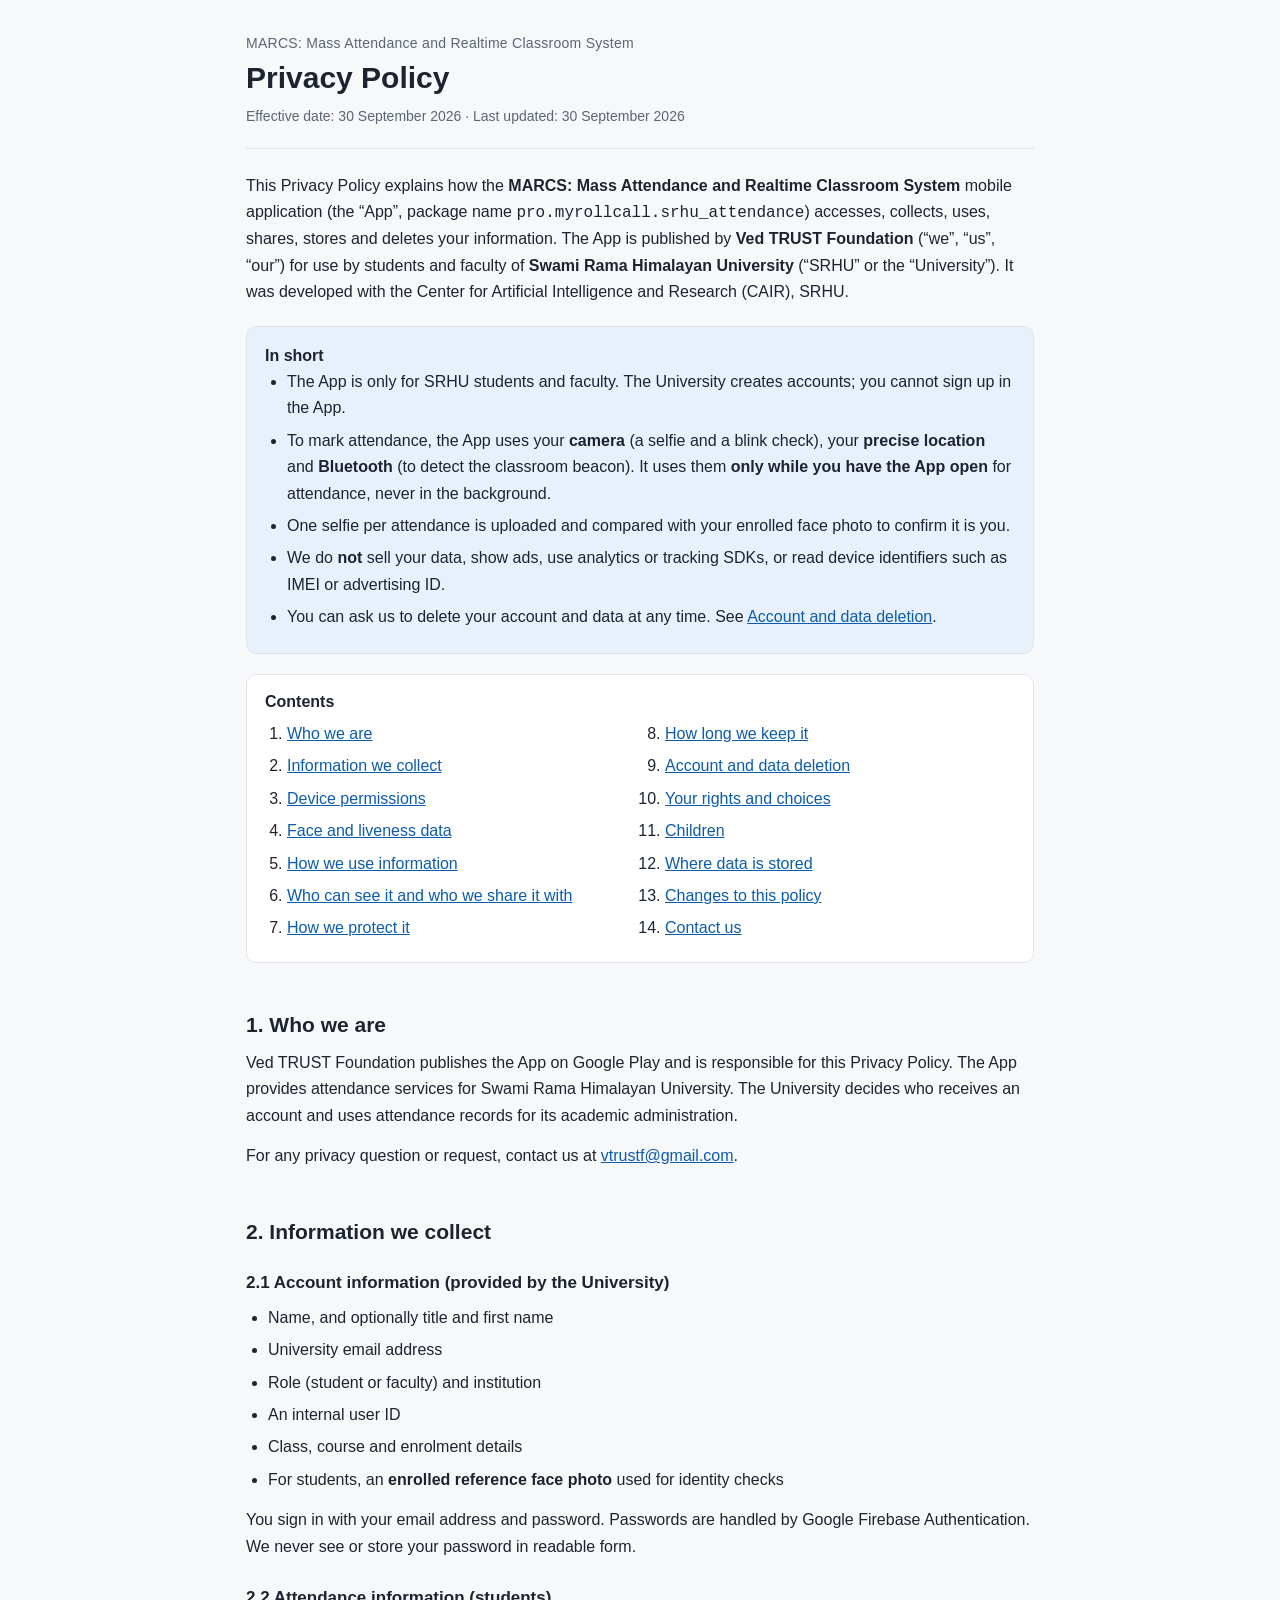
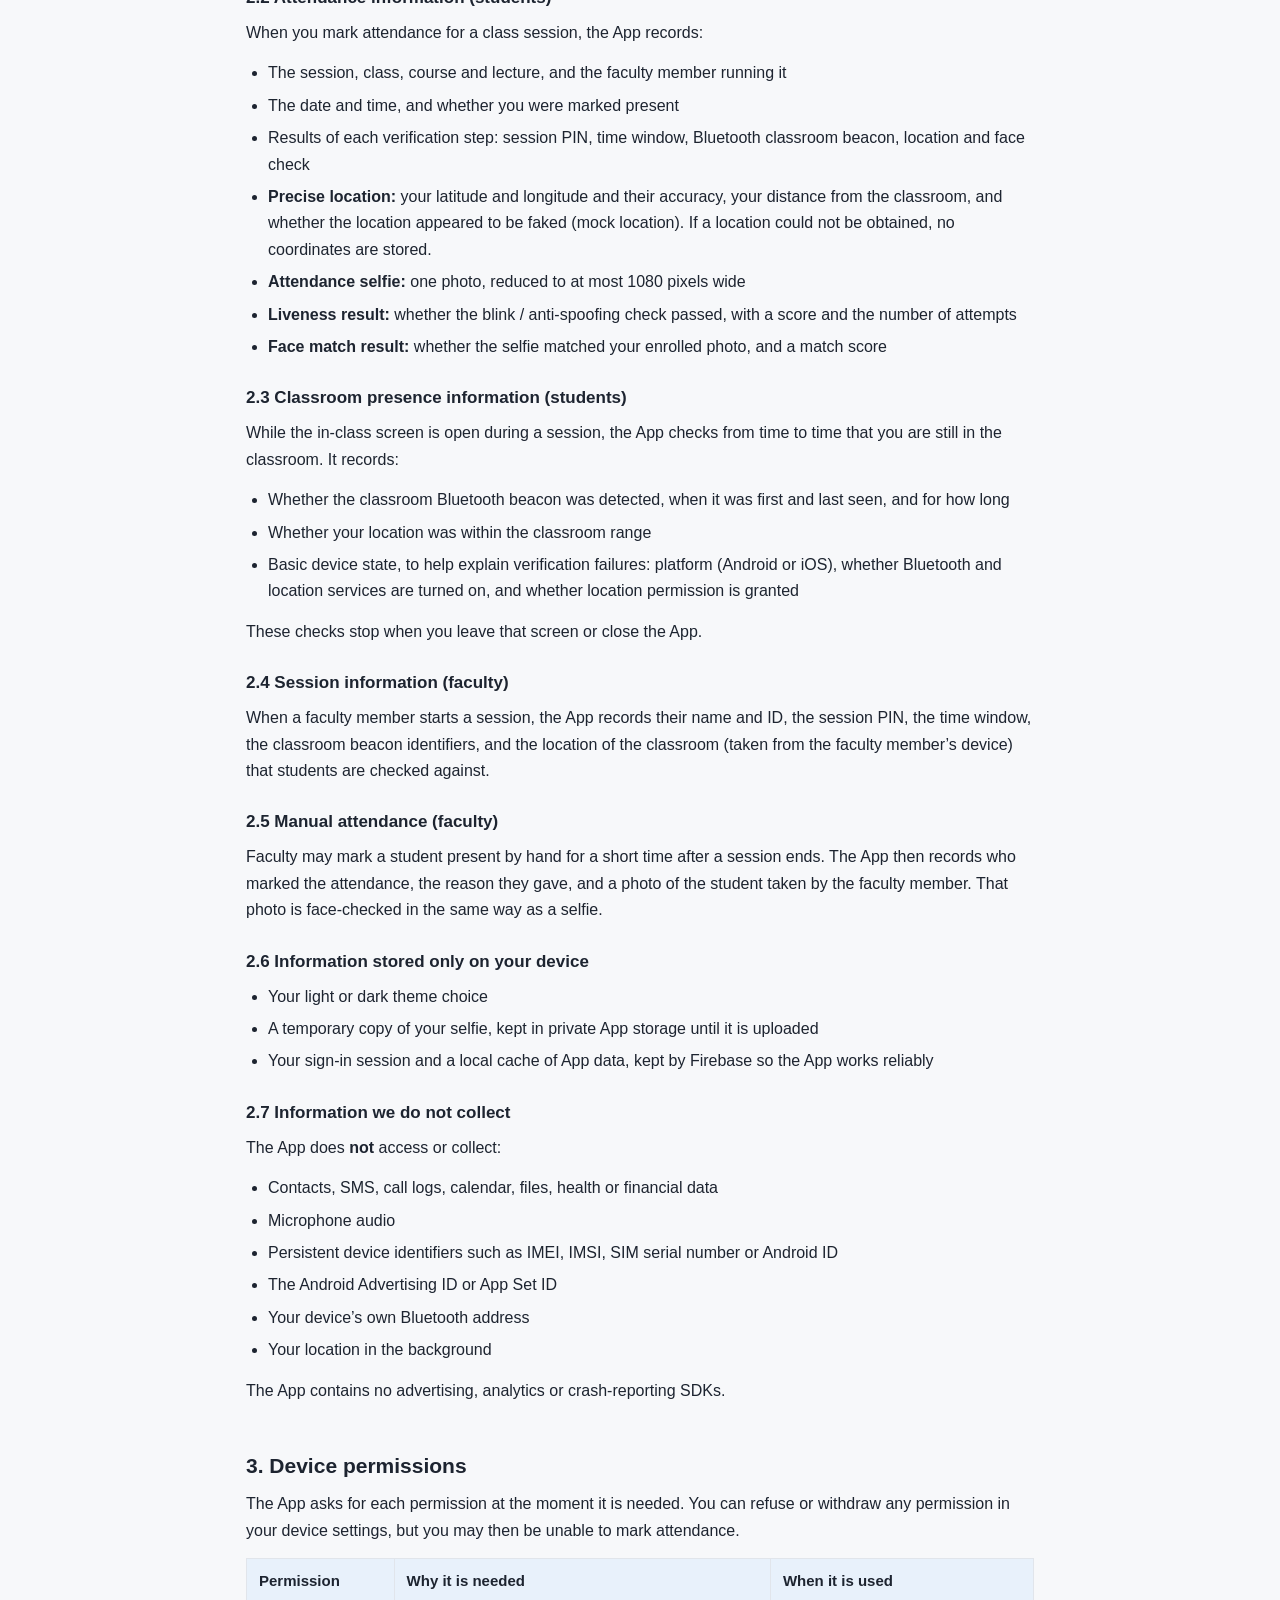
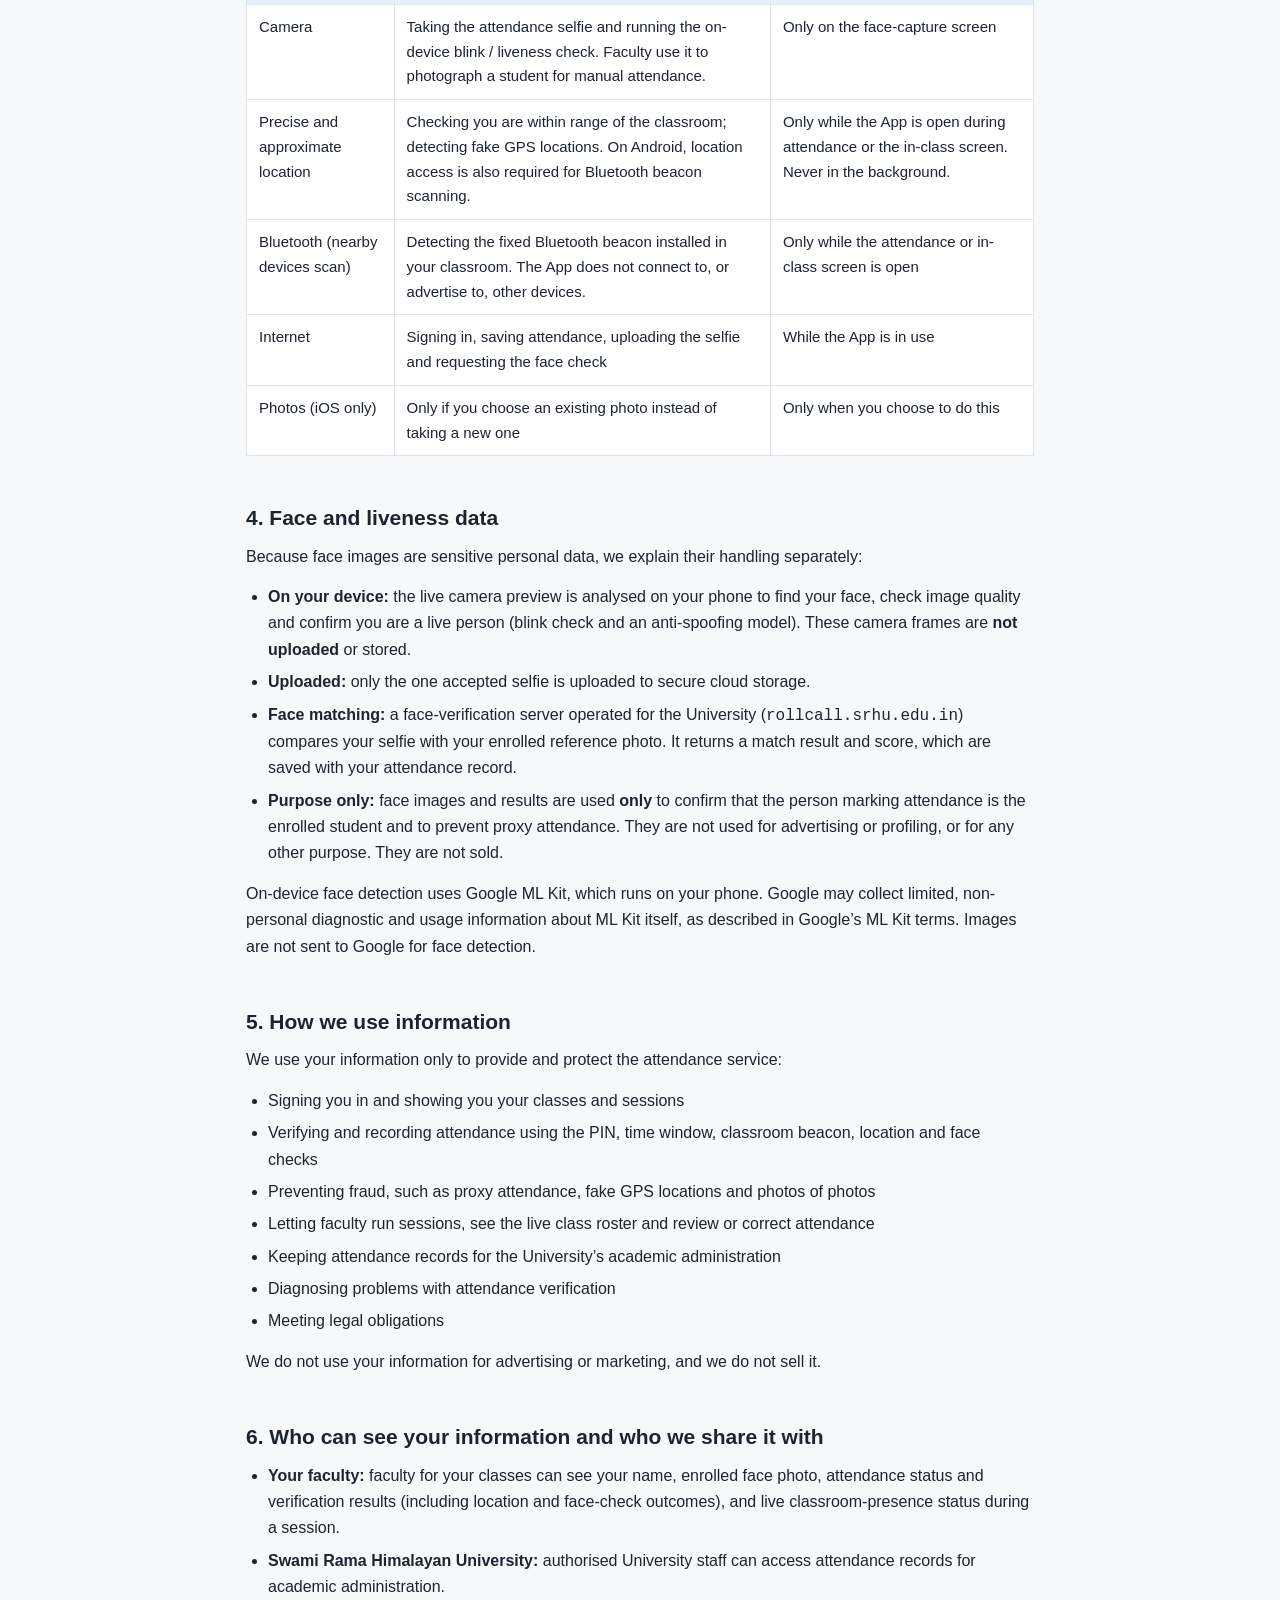
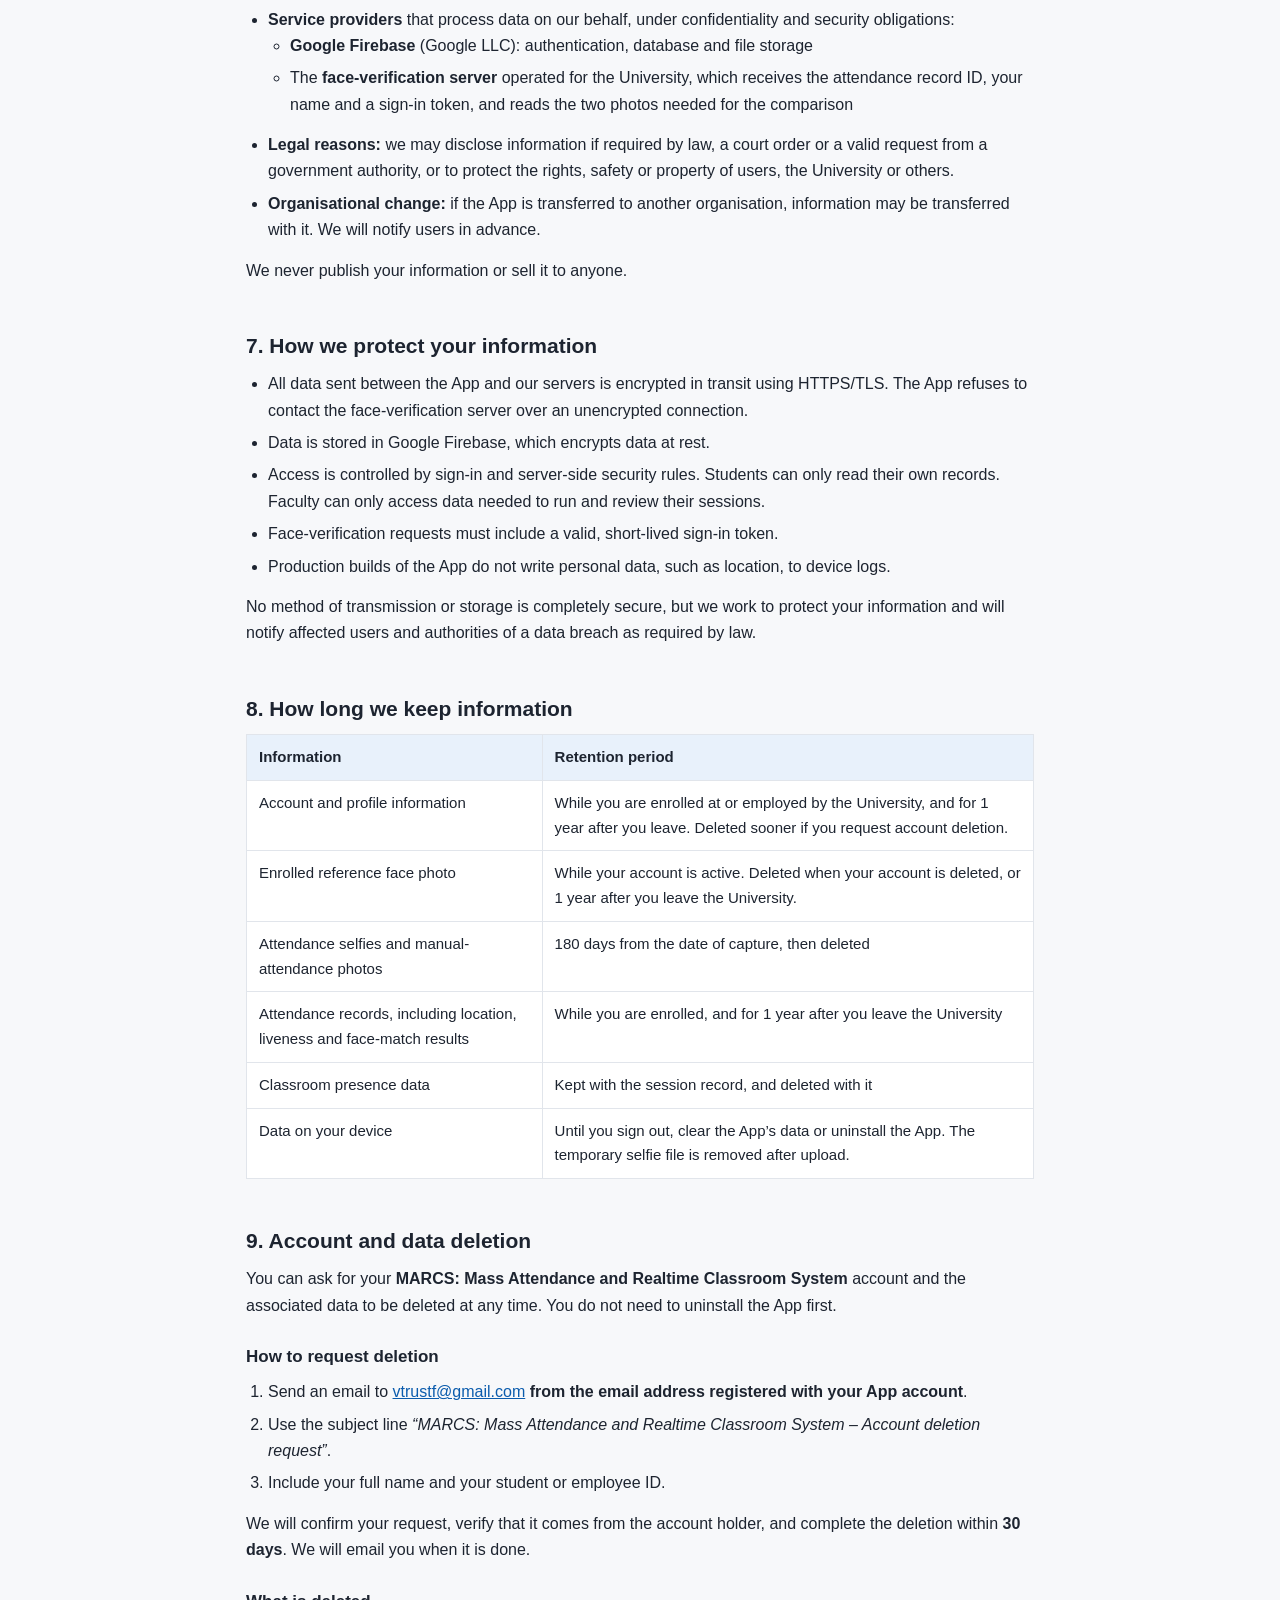
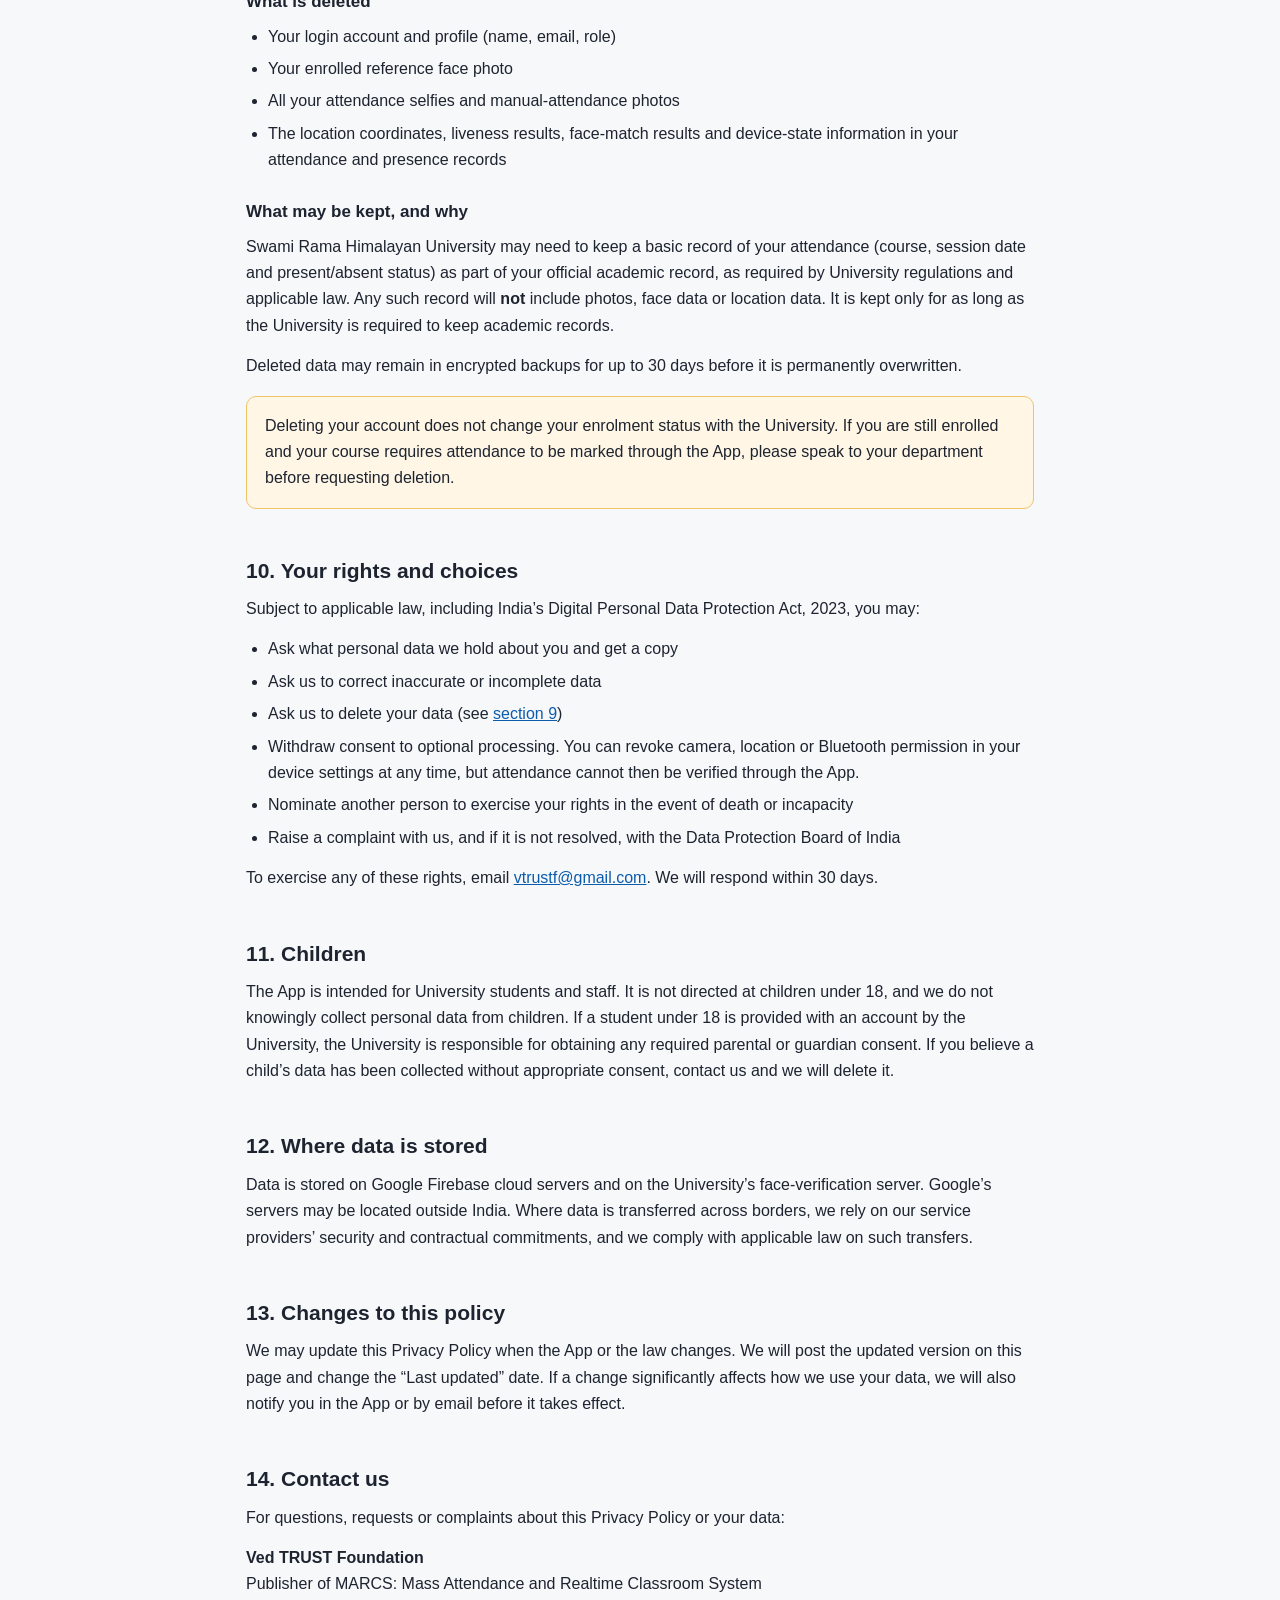
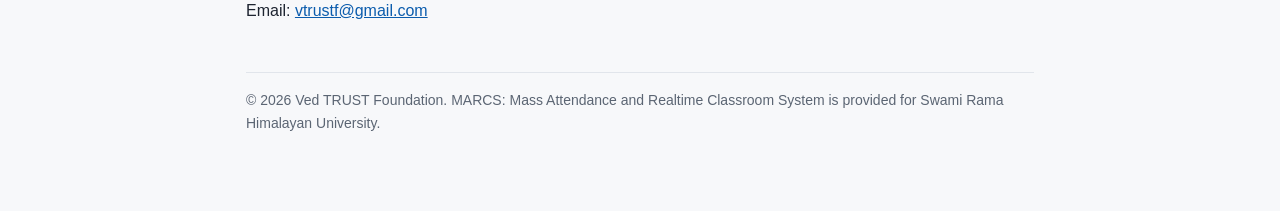
==== marcs/privacy-policy/index.html @ 0f7c2e14 "added the caching" ====
<!doctype html>
<html lang="en">
<head>
<meta charset="utf-8">
<meta name="viewport" content="width=device-width, initial-scale=1">
<title>Privacy Policy –MARCS: Mass Attendance and Realtime Classroom System</title>
<meta name="description" content="Privacy Policy for the MARCS: Mass Attendance and Realtime Classroom System app, published by Ved TRUST Foundation.">
<style>
  :root {
    --bg: #f7f8fa;
    --surface: #ffffff;
    --text: #1d2430;
    --muted: #5b6573;
    --border: #e1e5eb;
    --accent: #0b5cad;
    --accent-soft: #e8f1fb;
    --warn-soft: #fff6e5;
    --warn-border: #f0c36d;
  }
  @media (prefers-color-scheme: dark) {
    :root:not([data-theme="light"]) {
      --bg: #10141a;
      --surface: #171c24;
      --text: #e6e9ee;
      --muted: #a2abb8;
      --border: #2a313c;
      --accent: #6aa9ec;
      --accent-soft: #1a2838;
      --warn-soft: #2a2415;
      --warn-border: #7a6122;
    }
  }
  :root[data-theme="dark"] {
    --bg: #10141a;
    --surface: #171c24;
    --text: #e6e9ee;
    --muted: #a2abb8;
    --border: #2a313c;
    --accent: #6aa9ec;
    --accent-soft: #1a2838;
    --warn-soft: #2a2415;
    --warn-border: #7a6122;
  }
  * { box-sizing: border-box; }
  html { -webkit-text-size-adjust: 100%; }
  body {
    margin: 0;
    background: var(--bg);
    color: var(--text);
    font: 16px/1.65 -apple-system, BlinkMacSystemFont, "Segoe UI", Roboto, "Helvetica Neue", Arial, sans-serif;
  }
  main {
    max-width: 820px;
    margin: 0 auto;
    padding: 32px 16px 64px;
  }
  header.page {
    border-bottom: 1px solid var(--border);
    padding-bottom: 20px;
    margin-bottom: 24px;
  }
  .eyebrow {
    color: var(--muted);
    font-size: 14px;
    letter-spacing: .02em;
    margin: 0 0 4px;
  }
  h1 { font-size: 30px; line-height: 1.25; margin: 0 0 8px; }
  h2 {
    font-size: 21px;
    line-height: 1.3;
    margin: 40px 0 12px;
    padding-top: 8px;
    scroll-margin-top: 16px;
  }
  h3 { font-size: 17px; margin: 24px 0 8px; }
  p, ul, ol { margin: 0 0 14px; }
  ul, ol { padding-left: 22px; }
  li { margin-bottom: 6px; }
  a { color: var(--accent); }
  .meta { color: var(--muted); font-size: 14px; margin: 0; }
  .summary {
    background: var(--accent-soft);
    border: 1px solid var(--border);
    border-radius: 10px;
    padding: 16px 18px;
    margin: 20px 0;
  }
  .summary ul { margin: 0; }
  .callout {
    background: var(--warn-soft);
    border: 1px solid var(--warn-border);
    border-radius: 10px;
    padding: 16px 18px;
    margin: 16px 0;
  }
  nav.toc {
    background: var(--surface);
    border: 1px solid var(--border);
    border-radius: 10px;
    padding: 14px 18px;
    margin: 20px 0 8px;
  }
  nav.toc ol { margin: 6px 0 0; columns: 2; column-gap: 28px; }
  nav.toc li { break-inside: avoid; }
  .table-wrap { overflow-x: auto; margin: 0 0 16px; }
  table {
    width: 100%;
    border-collapse: collapse;
    background: var(--surface);
    font-size: 15px;
  }
  th, td {
    text-align: left;
    vertical-align: top;
    border: 1px solid var(--border);
    padding: 10px 12px;
  }
  th { background: var(--accent-soft); font-weight: 600; }
  footer {
    border-top: 1px solid var(--border);
    margin-top: 48px;
    padding-top: 16px;
    color: var(--muted);
    font-size: 14px;
  }
  @media (max-width: 600px) {
    h1 { font-size: 25px; }
    nav.toc ol { columns: 1; }
    th, td { padding: 8px; }
  }
  @media print {
    body { background: #fff; color: #000; }
    nav.toc { display: none; }
  }
</style>
</head>
<body>
<main>

<header class="page">
  <p class="eyebrow">MARCS: Mass Attendance and Realtime Classroom System</p>
  <h1>Privacy Policy</h1>
  <p class="meta">Effective date: 30 September 2026 · Last updated: 30 September 2026</p>
</header>

<p>This Privacy Policy explains how the <strong>MARCS: Mass Attendance and Realtime Classroom System</strong> mobile application (the “App”, package name <code>pro.myrollcall.srhu_attendance</code>) accesses, collects, uses, shares, stores and deletes your information. The App is published by <strong>Ved TRUST Foundation</strong> (“we”, “us”, “our”) for use by students and faculty of <strong>Swami Rama Himalayan University</strong> (“SRHU” or the “University”). It was developed with the Center for Artificial Intelligence and Research (CAIR), SRHU.</p>

<div class="summary">
  <strong>In short</strong>
  <ul>
    <li>The App is only for SRHU students and faculty. The University creates accounts; you cannot sign up in the App.</li>
    <li>To mark attendance, the App uses your <strong>camera</strong> (a selfie and a blink check), your <strong>precise location</strong> and <strong>Bluetooth</strong> (to detect the classroom beacon). It uses them <strong>only while you have the App open</strong> for attendance, never in the background.</li>
    <li>One selfie per attendance is uploaded and compared with your enrolled face photo to confirm it is you.</li>
    <li>We do <strong>not</strong> sell your data, show ads, use analytics or tracking SDKs, or read device identifiers such as IMEI or advertising ID.</li>
    <li>You can ask us to delete your account and data at any time. See <a href="#delete-account">Account and data deletion</a>.</li>
  </ul>
</div>

<nav class="toc" aria-label="Contents">
  <strong>Contents</strong>
  <ol>
    <li><a href="#who-we-are">Who we are</a></li>
    <li><a href="#data-we-collect">Information we collect</a></li>
    <li><a href="#permissions">Device permissions</a></li>
    <li><a href="#face">Face and liveness data</a></li>
    <li><a href="#how-we-use">How we use information</a></li>
    <li><a href="#sharing">Who can see it and who we share it with</a></li>
    <li><a href="#security">How we protect it</a></li>
    <li><a href="#retention">How long we keep it</a></li>
    <li><a href="#delete-account">Account and data deletion</a></li>
    <li><a href="#your-rights">Your rights and choices</a></li>
    <li><a href="#children">Children</a></li>
    <li><a href="#transfers">Where data is stored</a></li>
    <li><a href="#changes">Changes to this policy</a></li>
    <li><a href="#contact">Contact us</a></li>
  </ol>
</nav>

<h2 id="who-we-are">1. Who we are</h2>
<p>Ved TRUST Foundation publishes the App on Google Play and is responsible for this Privacy Policy. The App provides attendance services for Swami Rama Himalayan University. The University decides who receives an account and uses attendance records for its academic administration.</p>
<p>For any privacy question or request, contact us at <a href="mailto:vtrustf@gmail.com">vtrustf@gmail.com</a>.</p>

<h2 id="data-we-collect">2. Information we collect</h2>

<h3>2.1 Account information (provided by the University)</h3>
<ul>
  <li>Name, and optionally title and first name</li>
  <li>University email address</li>
  <li>Role (student or faculty) and institution</li>
  <li>An internal user ID</li>
  <li>Class, course and enrolment details</li>
  <li>For students, an <strong>enrolled reference face photo</strong> used for identity checks</li>
</ul>
<p>You sign in with your email address and password. Passwords are handled by Google Firebase Authentication. We never see or store your password in readable form.</p>

<h3>2.2 Attendance information (students)</h3>
<p>When you mark attendance for a class session, the App records:</p>
<ul>
  <li>The session, class, course and lecture, and the faculty member running it</li>
  <li>The date and time, and whether you were marked present</li>
  <li>Results of each verification step: session PIN, time window, Bluetooth classroom beacon, location and face check</li>
  <li><strong>Precise location:</strong> your latitude and longitude and their accuracy, your distance from the classroom, and whether the location appeared to be faked (mock location). If a location could not be obtained, no coordinates are stored.</li>
  <li><strong>Attendance selfie:</strong> one photo, reduced to at most 1080 pixels wide</li>
  <li><strong>Liveness result:</strong> whether the blink / anti-spoofing check passed, with a score and the number of attempts</li>
  <li><strong>Face match result:</strong> whether the selfie matched your enrolled photo, and a match score</li>
</ul>

<h3>2.3 Classroom presence information (students)</h3>
<p>While the in-class screen is open during a session, the App checks from time to time that you are still in the classroom. It records:</p>
<ul>
  <li>Whether the classroom Bluetooth beacon was detected, when it was first and last seen, and for how long</li>
  <li>Whether your location was within the classroom range</li>
  <li>Basic device state, to help explain verification failures: platform (Android or iOS), whether Bluetooth and location services are turned on, and whether location permission is granted</li>
</ul>
<p>These checks stop when you leave that screen or close the App.</p>

<h3>2.4 Session information (faculty)</h3>
<p>When a faculty member starts a session, the App records their name and ID, the session PIN, the time window, the classroom beacon identifiers, and the location of the classroom (taken from the faculty member’s device) that students are checked against.</p>

<h3>2.5 Manual attendance (faculty)</h3>
<p>Faculty may mark a student present by hand for a short time after a session ends. The App then records who marked the attendance, the reason they gave, and a photo of the student taken by the faculty member. That photo is face-checked in the same way as a selfie.</p>

<h3>2.6 Information stored only on your device</h3>
<ul>
  <li>Your light or dark theme choice</li>
  <li>A temporary copy of your selfie, kept in private App storage until it is uploaded</li>
  <li>Your sign-in session and a local cache of App data, kept by Firebase so the App works reliably</li>
</ul>

<h3>2.7 Information we do not collect</h3>
<p>The App does <strong>not</strong> access or collect:</p>
<ul>
  <li>Contacts, SMS, call logs, calendar, files, health or financial data</li>
  <li>Microphone audio</li>
  <li>Persistent device identifiers such as IMEI, IMSI, SIM serial number or Android ID</li>
  <li>The Android Advertising ID or App Set ID</li>
  <li>Your device’s own Bluetooth address</li>
  <li>Your location in the background</li>
</ul>
<p>The App contains no advertising, analytics or crash-reporting SDKs.</p>

<h2 id="permissions">3. Device permissions</h2>
<p>The App asks for each permission at the moment it is needed. You can refuse or withdraw any permission in your device settings, but you may then be unable to mark attendance.</p>
<div class="table-wrap">
<table>
  <thead>
    <tr><th>Permission</th><th>Why it is needed</th><th>When it is used</th></tr>
  </thead>
  <tbody>
    <tr>
      <td>Camera</td>
      <td>Taking the attendance selfie and running the on-device blink / liveness check. Faculty use it to photograph a student for manual attendance.</td>
      <td>Only on the face-capture screen</td>
    </tr>
    <tr>
      <td>Precise and approximate location</td>
      <td>Checking you are within range of the classroom; detecting fake GPS locations. On Android, location access is also required for Bluetooth beacon scanning.</td>
      <td>Only while the App is open during attendance or the in-class screen. Never in the background.</td>
    </tr>
    <tr>
      <td>Bluetooth (nearby devices scan)</td>
      <td>Detecting the fixed Bluetooth beacon installed in your classroom. The App does not connect to, or advertise to, other devices.</td>
      <td>Only while the attendance or in-class screen is open</td>
    </tr>
    <tr>
      <td>Internet</td>
      <td>Signing in, saving attendance, uploading the selfie and requesting the face check</td>
      <td>While the App is in use</td>
    </tr>
    <tr>
      <td>Photos (iOS only)</td>
      <td>Only if you choose an existing photo instead of taking a new one</td>
      <td>Only when you choose to do this</td>
    </tr>
  </tbody>
</table>
</div>

<h2 id="face">4. Face and liveness data</h2>
<p>Because face images are sensitive personal data, we explain their handling separately:</p>
<ul>
  <li><strong>On your device:</strong> the live camera preview is analysed on your phone to find your face, check image quality and confirm you are a live person (blink check and an anti-spoofing model). These camera frames are <strong>not uploaded</strong> or stored.</li>
  <li><strong>Uploaded:</strong> only the one accepted selfie is uploaded to secure cloud storage.</li>
  <li><strong>Face matching:</strong> a face-verification server operated for the University (<code>rollcall.srhu.edu.in</code>) compares your selfie with your enrolled reference photo. It returns a match result and score, which are saved with your attendance record.</li>
  <li><strong>Purpose only:</strong> face images and results are used <strong>only</strong> to confirm that the person marking attendance is the enrolled student and to prevent proxy attendance. They are not used for advertising or profiling, or for any other purpose. They are not sold.</li>
</ul>
<p>On-device face detection uses Google ML Kit, which runs on your phone. Google may collect limited, non-personal diagnostic and usage information about ML Kit itself, as described in Google’s ML Kit terms. Images are not sent to Google for face detection.</p>

<h2 id="how-we-use">5. How we use information</h2>
<p>We use your information only to provide and protect the attendance service:</p>
<ul>
  <li>Signing you in and showing you your classes and sessions</li>
  <li>Verifying and recording attendance using the PIN, time window, classroom beacon, location and face checks</li>
  <li>Preventing fraud, such as proxy attendance, fake GPS locations and photos of photos</li>
  <li>Letting faculty run sessions, see the live class roster and review or correct attendance</li>
  <li>Keeping attendance records for the University’s academic administration</li>
  <li>Diagnosing problems with attendance verification</li>
  <li>Meeting legal obligations</li>
</ul>
<p>We do not use your information for advertising or marketing, and we do not sell it.</p>

<h2 id="sharing">6. Who can see your information and who we share it with</h2>
<ul>
  <li><strong>Your faculty:</strong> faculty for your classes can see your name, enrolled face photo, attendance status and verification results (including location and face-check outcomes), and live classroom-presence status during a session.</li>
  <li><strong>Swami Rama Himalayan University:</strong> authorised University staff can access attendance records for academic administration.</li>
  <li><strong>Service providers</strong> that process data on our behalf, under confidentiality and security obligations:
    <ul>
      <li><strong>Google Firebase</strong> (Google LLC): authentication, database and file storage</li>
      <li>The <strong>face-verification server</strong> operated for the University, which receives the attendance record ID, your name and a sign-in token, and reads the two photos needed for the comparison</li>
    </ul>
  </li>
  <li><strong>Legal reasons:</strong> we may disclose information if required by law, a court order or a valid request from a government authority, or to protect the rights, safety or property of users, the University or others.</li>
  <li><strong>Organisational change:</strong> if the App is transferred to another organisation, information may be transferred with it. We will notify users in advance.</li>
</ul>
<p>We never publish your information or sell it to anyone.</p>

<h2 id="security">7. How we protect your information</h2>
<ul>
  <li>All data sent between the App and our servers is encrypted in transit using HTTPS/TLS. The App refuses to contact the face-verification server over an unencrypted connection.</li>
  <li>Data is stored in Google Firebase, which encrypts data at rest.</li>
  <li>Access is controlled by sign-in and server-side security rules. Students can only read their own records. Faculty can only access data needed to run and review their sessions.</li>
  <li>Face-verification requests must include a valid, short-lived sign-in token.</li>
  <li>Production builds of the App do not write personal data, such as location, to device logs.</li>
</ul>
<p>No method of transmission or storage is completely secure, but we work to protect your information and will notify affected users and authorities of a data breach as required by law.</p>

<h2 id="retention">8. How long we keep information</h2>
<div class="table-wrap">
<table>
  <thead>
    <tr><th>Information</th><th>Retention period</th></tr>
  </thead>
  <tbody>
    <tr>
      <td>Account and profile information</td>
      <td>While you are enrolled at or employed by the University, and for 1 year after you leave. Deleted sooner if you request account deletion.</td>
    </tr>
    <tr>
      <td>Enrolled reference face photo</td>
      <td>While your account is active. Deleted when your account is deleted, or 1 year after you leave the University.</td>
    </tr>
    <tr>
      <td>Attendance selfies and manual-attendance photos</td>
      <td>180 days from the date of capture, then deleted</td>
    </tr>
    <tr>
      <td>Attendance records, including location, liveness and face-match results</td>
      <td>While you are enrolled, and for 1 year after you leave the University</td>
    </tr>
    <tr>
      <td>Classroom presence data</td>
      <td>Kept with the session record, and deleted with it</td>
    </tr>
    <tr>
      <td>Data on your device</td>
      <td>Until you sign out, clear the App’s data or uninstall the App. The temporary selfie file is removed after upload.</td>
    </tr>
  </tbody>
</table>
</div>

<h2 id="delete-account">9. Account and data deletion</h2>
<p>You can ask for your <strong>MARCS: Mass Attendance and Realtime Classroom System</strong> account and the associated data to be deleted at any time. You do not need to uninstall the App first.</p>

<h3>How to request deletion</h3>
<ol>
  <li>Send an email to <a href="mailto:vtrustf@gmail.com?subject=SRHU%20Smart%20Attendance%20%E2%80%93%20Account%20deletion%20request">vtrustf@gmail.com</a> <strong>from the email address registered with your App account</strong>.</li>
  <li>Use the subject line <em>“MARCS: Mass Attendance and Realtime Classroom System – Account deletion request”</em>.</li>
  <li>Include your full name and your student or employee ID.</li>
</ol>
<p>We will confirm your request, verify that it comes from the account holder, and complete the deletion within <strong>30 days</strong>. We will email you when it is done.</p>

<h3>What is deleted</h3>
<ul>
  <li>Your login account and profile (name, email, role)</li>
  <li>Your enrolled reference face photo</li>
  <li>All your attendance selfies and manual-attendance photos</li>
  <li>The location coordinates, liveness results, face-match results and device-state information in your attendance and presence records</li>
</ul>

<h3>What may be kept, and why</h3>
<p>Swami Rama Himalayan University may need to keep a basic record of your attendance (course, session date and present/absent status) as part of your official academic record, as required by University regulations and applicable law. Any such record will <strong>not</strong> include photos, face data or location data. It is kept only for as long as the University is required to keep academic records.</p>
<p>Deleted data may remain in encrypted backups for up to 30 days before it is permanently overwritten.</p>
<p class="callout">Deleting your account does not change your enrolment status with the University. If you are still enrolled and your course requires attendance to be marked through the App, please speak to your department before requesting deletion.</p>

<h2 id="your-rights">10. Your rights and choices</h2>
<p>Subject to applicable law, including India’s Digital Personal Data Protection Act, 2023, you may:</p>
<ul>
  <li>Ask what personal data we hold about you and get a copy</li>
  <li>Ask us to correct inaccurate or incomplete data</li>
  <li>Ask us to delete your data (see <a href="#delete-account">section 9</a>)</li>
  <li>Withdraw consent to optional processing. You can revoke camera, location or Bluetooth permission in your device settings at any time, but attendance cannot then be verified through the App.</li>
  <li>Nominate another person to exercise your rights in the event of death or incapacity</li>
  <li>Raise a complaint with us, and if it is not resolved, with the Data Protection Board of India</li>
</ul>
<p>To exercise any of these rights, email <a href="mailto:vtrustf@gmail.com">vtrustf@gmail.com</a>. We will respond within 30 days.</p>

<h2 id="children">11. Children</h2>
<p>The App is intended for University students and staff. It is not directed at children under 18, and we do not knowingly collect personal data from children. If a student under 18 is provided with an account by the University, the University is responsible for obtaining any required parental or guardian consent. If you believe a child’s data has been collected without appropriate consent, contact us and we will delete it.</p>

<h2 id="transfers">12. Where data is stored</h2>
<p>Data is stored on Google Firebase cloud servers and on the University’s face-verification server. Google’s servers may be located outside India. Where data is transferred across borders, we rely on our service providers’ security and contractual commitments, and we comply with applicable law on such transfers.</p>

<h2 id="changes">13. Changes to this policy</h2>
<p>We may update this Privacy Policy when the App or the law changes. We will post the updated version on this page and change the “Last updated” date. If a change significantly affects how we use your data, we will also notify you in the App or by email before it takes effect.</p>

<h2 id="contact">14. Contact us</h2>
<p>For questions, requests or complaints about this Privacy Policy or your data:</p>
<p>
  <strong>Ved TRUST Foundation</strong><br>
  Publisher of MARCS: Mass Attendance and Realtime Classroom System<br>
  Email: <a href="mailto:vtrustf@gmail.com">vtrustf@gmail.com</a>
</p>

<footer>
  <p>© 2026 Ved TRUST Foundation. MARCS: Mass Attendance and Realtime Classroom System is provided for Swami Rama Himalayan University.</p>
</footer>

</main>
</body>
</html>
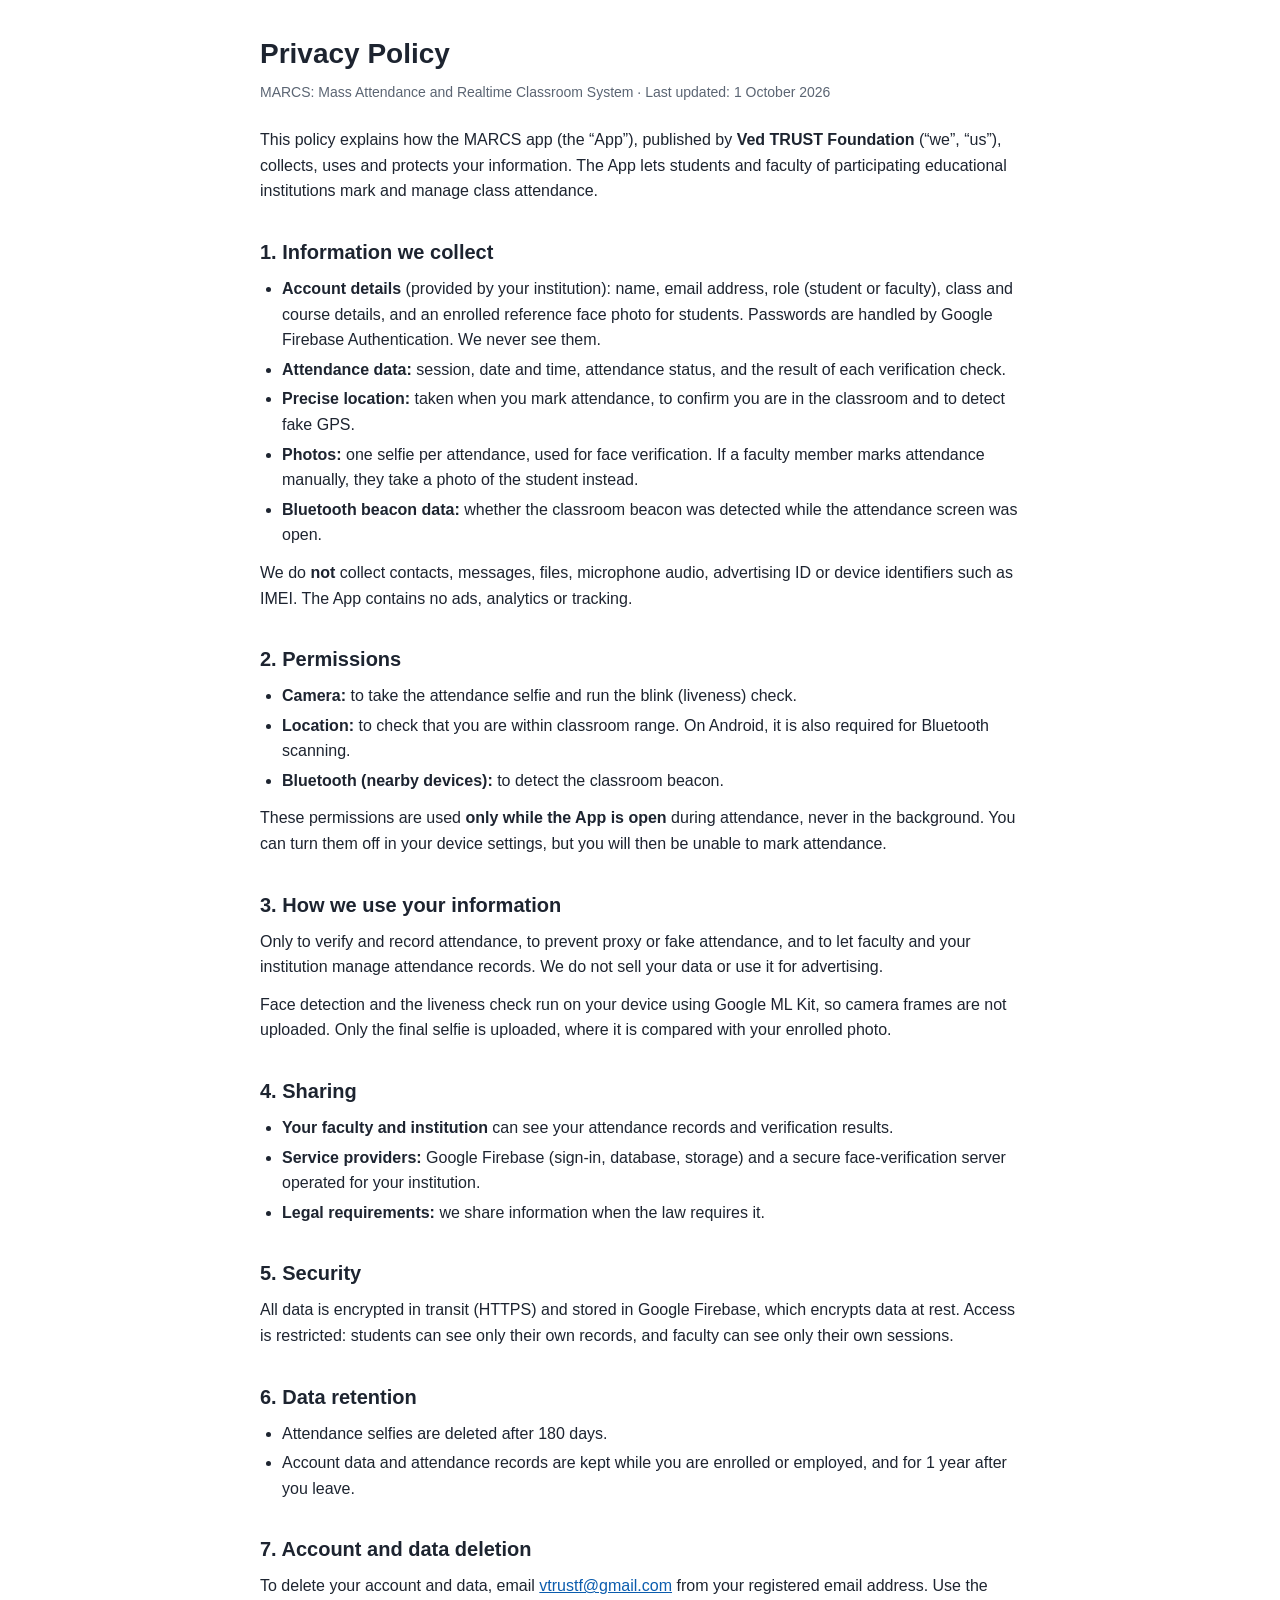
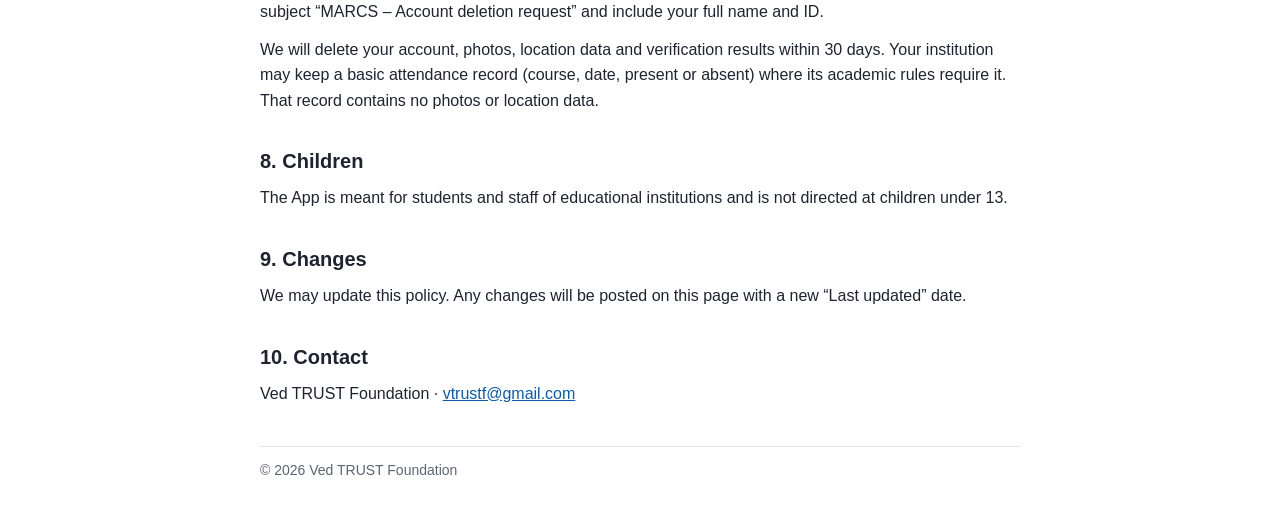
==== commit 03743e6d: "update" ====
--- a/marcs/privacy-policy/index.html
+++ b/marcs/privacy-policy/index.html
@@ -3,419 +3,90 @@
 <head>
 <meta charset="utf-8">
 <meta name="viewport" content="width=device-width, initial-scale=1">
-<title>Privacy Policy –MARCS: Mass Attendance and Realtime Classroom System</title>
-<meta name="description" content="Privacy Policy for the MARCS: Mass Attendance and Realtime Classroom System app, published by Ved TRUST Foundation.">
+<title>Privacy Policy – MARCS</title>
+<meta name="description" content="Privacy Policy for the MARCS: Mass Attendance and Realtime Classroom System app by Ved TRUST Foundation.">
 <style>
-  :root {
-    --bg: #f7f8fa;
-    --surface: #ffffff;
-    --text: #1d2430;
-    --muted: #5b6573;
-    --border: #e1e5eb;
-    --accent: #0b5cad;
-    --accent-soft: #e8f1fb;
-    --warn-soft: #fff6e5;
-    --warn-border: #f0c36d;
+  :root { --bg: #ffffff; --text: #1d2430; --muted: #5b6573; --border: #e1e5eb; --accent: #0b5cad; }
+  @media (prefers-color-scheme: dark) {
+    :root { --bg: #10141a; --text: #e6e9ee; --muted: #a2abb8; --border: #2a313c; --accent: #6aa9ec; }
   }
-  @media (prefers-color-scheme: dark) {
-    :root:not([data-theme="light"]) {
-      --bg: #10141a;
-      --surface: #171c24;
-      --text: #e6e9ee;
-      --muted: #a2abb8;
-      --border: #2a313c;
-      --accent: #6aa9ec;
-      --accent-soft: #1a2838;
-      --warn-soft: #2a2415;
-      --warn-border: #7a6122;
-    }
-  }
-  :root[data-theme="dark"] {
-    --bg: #10141a;
-    --surface: #171c24;
-    --text: #e6e9ee;
-    --muted: #a2abb8;
-    --border: #2a313c;
-    --accent: #6aa9ec;
-    --accent-soft: #1a2838;
-    --warn-soft: #2a2415;
-    --warn-border: #7a6122;
-  }
-  * { box-sizing: border-box; }
-  html { -webkit-text-size-adjust: 100%; }
   body {
     margin: 0;
     background: var(--bg);
     color: var(--text);
-    font: 16px/1.65 -apple-system, BlinkMacSystemFont, "Segoe UI", Roboto, "Helvetica Neue", Arial, sans-serif;
+    font: 16px/1.6 -apple-system, BlinkMacSystemFont, "Segoe UI", Roboto, Arial, sans-serif;
   }
-  main {
-    max-width: 820px;
-    margin: 0 auto;
-    padding: 32px 16px 64px;
-  }
-  header.page {
-    border-bottom: 1px solid var(--border);
-    padding-bottom: 20px;
-    margin-bottom: 24px;
-  }
-  .eyebrow {
-    color: var(--muted);
-    font-size: 14px;
-    letter-spacing: .02em;
-    margin: 0 0 4px;
-  }
-  h1 { font-size: 30px; line-height: 1.25; margin: 0 0 8px; }
-  h2 {
-    font-size: 21px;
-    line-height: 1.3;
-    margin: 40px 0 12px;
-    padding-top: 8px;
-    scroll-margin-top: 16px;
-  }
-  h3 { font-size: 17px; margin: 24px 0 8px; }
-  p, ul, ol { margin: 0 0 14px; }
-  ul, ol { padding-left: 22px; }
-  li { margin-bottom: 6px; }
+  main { max-width: 760px; margin: 0 auto; padding: 32px 16px 48px; }
+  h1 { font-size: 28px; margin: 0 0 4px; }
+  h2 { font-size: 20px; margin: 32px 0 8px; }
+  p, ul { margin: 0 0 12px; }
+  ul { padding-left: 22px; }
+  li { margin-bottom: 4px; }
   a { color: var(--accent); }
-  .meta { color: var(--muted); font-size: 14px; margin: 0; }
-  .summary {
-    background: var(--accent-soft);
-    border: 1px solid var(--border);
-    border-radius: 10px;
-    padding: 16px 18px;
-    margin: 20px 0;
-  }
-  .summary ul { margin: 0; }
-  .callout {
-    background: var(--warn-soft);
-    border: 1px solid var(--warn-border);
-    border-radius: 10px;
-    padding: 16px 18px;
-    margin: 16px 0;
-  }
-  nav.toc {
-    background: var(--surface);
-    border: 1px solid var(--border);
-    border-radius: 10px;
-    padding: 14px 18px;
-    margin: 20px 0 8px;
-  }
-  nav.toc ol { margin: 6px 0 0; columns: 2; column-gap: 28px; }
-  nav.toc li { break-inside: avoid; }
-  .table-wrap { overflow-x: auto; margin: 0 0 16px; }
-  table {
-    width: 100%;
-    border-collapse: collapse;
-    background: var(--surface);
-    font-size: 15px;
-  }
-  th, td {
-    text-align: left;
-    vertical-align: top;
-    border: 1px solid var(--border);
-    padding: 10px 12px;
-  }
-  th { background: var(--accent-soft); font-weight: 600; }
-  footer {
-    border-top: 1px solid var(--border);
-    margin-top: 48px;
-    padding-top: 16px;
-    color: var(--muted);
-    font-size: 14px;
-  }
-  @media (max-width: 600px) {
-    h1 { font-size: 25px; }
-    nav.toc ol { columns: 1; }
-    th, td { padding: 8px; }
-  }
-  @media print {
-    body { background: #fff; color: #000; }
-    nav.toc { display: none; }
-  }
+  .meta { color: var(--muted); font-size: 14px; margin-bottom: 24px; }
+  footer { border-top: 1px solid var(--border); margin-top: 40px; padding-top: 12px; color: var(--muted); font-size: 14px; }
 </style>
 </head>
 <body>
 <main>
 
-<header class="page">
-  <p class="eyebrow">MARCS: Mass Attendance and Realtime Classroom System</p>
-  <h1>Privacy Policy</h1>
-  <p class="meta">Effective date: 30 September 2026 · Last updated: 30 September 2026</p>
-</header>
+<h1>Privacy Policy</h1>
+<p class="meta">MARCS: Mass Attendance and Realtime Classroom System · Last updated: 1 October 2026</p>
 
-<p>This Privacy Policy explains how the <strong>MARCS: Mass Attendance and Realtime Classroom System</strong> mobile application (the “App”, package name <code>pro.myrollcall.srhu_attendance</code>) accesses, collects, uses, shares, stores and deletes your information. The App is published by <strong>Ved TRUST Foundation</strong> (“we”, “us”, “our”) for use by students and faculty of <strong>Swami Rama Himalayan University</strong> (“SRHU” or the “University”). It was developed with the Center for Artificial Intelligence and Research (CAIR), SRHU.</p>
+<p>This policy explains how the MARCS app (the “App”), published by <strong>Ved TRUST Foundation</strong> (“we”, “us”), collects, uses and protects your information. The App lets students and faculty of participating educational institutions mark and manage class attendance.</p>
 
-<div class="summary">
-  <strong>In short</strong>
-  <ul>
-    <li>The App is only for SRHU students and faculty. The University creates accounts; you cannot sign up in the App.</li>
-    <li>To mark attendance, the App uses your <strong>camera</strong> (a selfie and a blink check), your <strong>precise location</strong> and <strong>Bluetooth</strong> (to detect the classroom beacon). It uses them <strong>only while you have the App open</strong> for attendance, never in the background.</li>
-    <li>One selfie per attendance is uploaded and compared with your enrolled face photo to confirm it is you.</li>
-    <li>We do <strong>not</strong> sell your data, show ads, use analytics or tracking SDKs, or read device identifiers such as IMEI or advertising ID.</li>
-    <li>You can ask us to delete your account and data at any time. See <a href="#delete-account">Account and data deletion</a>.</li>
-  </ul>
-</div>
+<h2>1. Information we collect</h2>
+<ul>
+  <li><strong>Account details</strong> (provided by your institution): name, email address, role (student or faculty), class and course details, and an enrolled reference face photo for students. Passwords are handled by Google Firebase Authentication. We never see them.</li>
+  <li><strong>Attendance data:</strong> session, date and time, attendance status, and the result of each verification check.</li>
+  <li><strong>Precise location:</strong> taken when you mark attendance, to confirm you are in the classroom and to detect fake GPS.</li>
+  <li><strong>Photos:</strong> one selfie per attendance, used for face verification. If a faculty member marks attendance manually, they take a photo of the student instead.</li>
+  <li><strong>Bluetooth beacon data:</strong> whether the classroom beacon was detected while the attendance screen was open.</li>
+</ul>
+<p>We do <strong>not</strong> collect contacts, messages, files, microphone audio, advertising ID or device identifiers such as IMEI. The App contains no ads, analytics or tracking.</p>
 
-<nav class="toc" aria-label="Contents">
-  <strong>Contents</strong>
-  <ol>
-    <li><a href="#who-we-are">Who we are</a></li>
-    <li><a href="#data-we-collect">Information we collect</a></li>
-    <li><a href="#permissions">Device permissions</a></li>
-    <li><a href="#face">Face and liveness data</a></li>
-    <li><a href="#how-we-use">How we use information</a></li>
-    <li><a href="#sharing">Who can see it and who we share it with</a></li>
-    <li><a href="#security">How we protect it</a></li>
-    <li><a href="#retention">How long we keep it</a></li>
-    <li><a href="#delete-account">Account and data deletion</a></li>
-    <li><a href="#your-rights">Your rights and choices</a></li>
-    <li><a href="#children">Children</a></li>
-    <li><a href="#transfers">Where data is stored</a></li>
-    <li><a href="#changes">Changes to this policy</a></li>
-    <li><a href="#contact">Contact us</a></li>
-  </ol>
-</nav>
+<h2>2. Permissions</h2>
+<ul>
+  <li><strong>Camera:</strong> to take the attendance selfie and run the blink (liveness) check.</li>
+  <li><strong>Location:</strong> to check that you are within classroom range. On Android, it is also required for Bluetooth scanning.</li>
+  <li><strong>Bluetooth (nearby devices):</strong> to detect the classroom beacon.</li>
+</ul>
+<p>These permissions are used <strong>only while the App is open</strong> during attendance, never in the background. You can turn them off in your device settings, but you will then be unable to mark attendance.</p>
 
-<h2 id="who-we-are">1. Who we are</h2>
-<p>Ved TRUST Foundation publishes the App on Google Play and is responsible for this Privacy Policy. The App provides attendance services for Swami Rama Himalayan University. The University decides who receives an account and uses attendance records for its academic administration.</p>
-<p>For any privacy question or request, contact us at <a href="mailto:vtrustf@gmail.com">vtrustf@gmail.com</a>.</p>
+<h2>3. How we use your information</h2>
+<p>Only to verify and record attendance, to prevent proxy or fake attendance, and to let faculty and your institution manage attendance records. We do not sell your data or use it for advertising.</p>
+<p>Face detection and the liveness check run on your device using Google ML Kit, so camera frames are not uploaded. Only the final selfie is uploaded, where it is compared with your enrolled photo.</p>
 
-<h2 id="data-we-collect">2. Information we collect</h2>
-
-<h3>2.1 Account information (provided by the University)</h3>
+<h2>4. Sharing</h2>
 <ul>
-  <li>Name, and optionally title and first name</li>
-  <li>University email address</li>
-  <li>Role (student or faculty) and institution</li>
-  <li>An internal user ID</li>
-  <li>Class, course and enrolment details</li>
-  <li>For students, an <strong>enrolled reference face photo</strong> used for identity checks</li>
-</ul>
-<p>You sign in with your email address and password. Passwords are handled by Google Firebase Authentication. We never see or store your password in readable form.</p>
-
-<h3>2.2 Attendance information (students)</h3>
-<p>When you mark attendance for a class session, the App records:</p>
-<ul>
-  <li>The session, class, course and lecture, and the faculty member running it</li>
-  <li>The date and time, and whether you were marked present</li>
-  <li>Results of each verification step: session PIN, time window, Bluetooth classroom beacon, location and face check</li>
-  <li><strong>Precise location:</strong> your latitude and longitude and their accuracy, your distance from the classroom, and whether the location appeared to be faked (mock location). If a location could not be obtained, no coordinates are stored.</li>
-  <li><strong>Attendance selfie:</strong> one photo, reduced to at most 1080 pixels wide</li>
-  <li><strong>Liveness result:</strong> whether the blink / anti-spoofing check passed, with a score and the number of attempts</li>
-  <li><strong>Face match result:</strong> whether the selfie matched your enrolled photo, and a match score</li>
+  <li><strong>Your faculty and institution</strong> can see your attendance records and verification results.</li>
+  <li><strong>Service providers:</strong> Google Firebase (sign-in, database, storage) and a secure face-verification server operated for your institution.</li>
+  <li><strong>Legal requirements:</strong> we share information when the law requires it.</li>
 </ul>
 
-<h3>2.3 Classroom presence information (students)</h3>
-<p>While the in-class screen is open during a session, the App checks from time to time that you are still in the classroom. It records:</p>
+<h2>5. Security</h2>
+<p>All data is encrypted in transit (HTTPS) and stored in Google Firebase, which encrypts data at rest. Access is restricted: students can see only their own records, and faculty can see only their own sessions.</p>
+
+<h2>6. Data retention</h2>
 <ul>
-  <li>Whether the classroom Bluetooth beacon was detected, when it was first and last seen, and for how long</li>
-  <li>Whether your location was within the classroom range</li>
-  <li>Basic device state, to help explain verification failures: platform (Android or iOS), whether Bluetooth and location services are turned on, and whether location permission is granted</li>
-</ul>
-<p>These checks stop when you leave that screen or close the App.</p>
-
-<h3>2.4 Session information (faculty)</h3>
-<p>When a faculty member starts a session, the App records their name and ID, the session PIN, the time window, the classroom beacon identifiers, and the location of the classroom (taken from the faculty member’s device) that students are checked against.</p>
-
-<h3>2.5 Manual attendance (faculty)</h3>
-<p>Faculty may mark a student present by hand for a short time after a session ends. The App then records who marked the attendance, the reason they gave, and a photo of the student taken by the faculty member. That photo is face-checked in the same way as a selfie.</p>
-
-<h3>2.6 Information stored only on your device</h3>
-<ul>
-  <li>Your light or dark theme choice</li>
-  <li>A temporary copy of your selfie, kept in private App storage until it is uploaded</li>
-  <li>Your sign-in session and a local cache of App data, kept by Firebase so the App works reliably</li>
+  <li>Attendance selfies are deleted after 180 days.</li>
+  <li>Account data and attendance records are kept while you are enrolled or employed, and for 1 year after you leave.</li>
 </ul>
 
-<h3>2.7 Information we do not collect</h3>
-<p>The App does <strong>not</strong> access or collect:</p>
-<ul>
-  <li>Contacts, SMS, call logs, calendar, files, health or financial data</li>
-  <li>Microphone audio</li>
-  <li>Persistent device identifiers such as IMEI, IMSI, SIM serial number or Android ID</li>
-  <li>The Android Advertising ID or App Set ID</li>
-  <li>Your device’s own Bluetooth address</li>
-  <li>Your location in the background</li>
-</ul>
-<p>The App contains no advertising, analytics or crash-reporting SDKs.</p>
+<h2 id="delete-account">7. Account and data deletion</h2>
+<p>To delete your account and data, email <a href="mailto:vtrustf@gmail.com?subject=MARCS%20%E2%80%93%20Account%20deletion%20request">vtrustf@gmail.com</a> from your registered email address. Use the subject “MARCS – Account deletion request” and include your full name and ID.</p>
+<p>We will delete your account, photos, location data and verification results within 30 days. Your institution may keep a basic attendance record (course, date, present or absent) where its academic rules require it. That record contains no photos or location data.</p>
 
-<h2 id="permissions">3. Device permissions</h2>
-<p>The App asks for each permission at the moment it is needed. You can refuse or withdraw any permission in your device settings, but you may then be unable to mark attendance.</p>
-<div class="table-wrap">
-<table>
-  <thead>
-    <tr><th>Permission</th><th>Why it is needed</th><th>When it is used</th></tr>
-  </thead>
-  <tbody>
-    <tr>
-      <td>Camera</td>
-      <td>Taking the attendance selfie and running the on-device blink / liveness check. Faculty use it to photograph a student for manual attendance.</td>
-      <td>Only on the face-capture screen</td>
-    </tr>
-    <tr>
-      <td>Precise and approximate location</td>
-      <td>Checking you are within range of the classroom; detecting fake GPS locations. On Android, location access is also required for Bluetooth beacon scanning.</td>
-      <td>Only while the App is open during attendance or the in-class screen. Never in the background.</td>
-    </tr>
-    <tr>
-      <td>Bluetooth (nearby devices scan)</td>
-      <td>Detecting the fixed Bluetooth beacon installed in your classroom. The App does not connect to, or advertise to, other devices.</td>
-      <td>Only while the attendance or in-class screen is open</td>
-    </tr>
-    <tr>
-      <td>Internet</td>
-      <td>Signing in, saving attendance, uploading the selfie and requesting the face check</td>
-      <td>While the App is in use</td>
-    </tr>
-    <tr>
-      <td>Photos (iOS only)</td>
-      <td>Only if you choose an existing photo instead of taking a new one</td>
-      <td>Only when you choose to do this</td>
-    </tr>
-  </tbody>
-</table>
-</div>
+<h2>8. Children</h2>
+<p>The App is meant for students and staff of educational institutions and is not directed at children under 13.</p>
 
-<h2 id="face">4. Face and liveness data</h2>
-<p>Because face images are sensitive personal data, we explain their handling separately:</p>
-<ul>
-  <li><strong>On your device:</strong> the live camera preview is analysed on your phone to find your face, check image quality and confirm you are a live person (blink check and an anti-spoofing model). These camera frames are <strong>not uploaded</strong> or stored.</li>
-  <li><strong>Uploaded:</strong> only the one accepted selfie is uploaded to secure cloud storage.</li>
-  <li><strong>Face matching:</strong> a face-verification server operated for the University (<code>rollcall.srhu.edu.in</code>) compares your selfie with your enrolled reference photo. It returns a match result and score, which are saved with your attendance record.</li>
-  <li><strong>Purpose only:</strong> face images and results are used <strong>only</strong> to confirm that the person marking attendance is the enrolled student and to prevent proxy attendance. They are not used for advertising or profiling, or for any other purpose. They are not sold.</li>
-</ul>
-<p>On-device face detection uses Google ML Kit, which runs on your phone. Google may collect limited, non-personal diagnostic and usage information about ML Kit itself, as described in Google’s ML Kit terms. Images are not sent to Google for face detection.</p>
+<h2>9. Changes</h2>
+<p>We may update this policy. Any changes will be posted on this page with a new “Last updated” date.</p>
 
-<h2 id="how-we-use">5. How we use information</h2>
-<p>We use your information only to provide and protect the attendance service:</p>
-<ul>
-  <li>Signing you in and showing you your classes and sessions</li>
-  <li>Verifying and recording attendance using the PIN, time window, classroom beacon, location and face checks</li>
-  <li>Preventing fraud, such as proxy attendance, fake GPS locations and photos of photos</li>
-  <li>Letting faculty run sessions, see the live class roster and review or correct attendance</li>
-  <li>Keeping attendance records for the University’s academic administration</li>
-  <li>Diagnosing problems with attendance verification</li>
-  <li>Meeting legal obligations</li>
-</ul>
-<p>We do not use your information for advertising or marketing, and we do not sell it.</p>
+<h2>10. Contact</h2>
+<p>Ved TRUST Foundation · <a href="mailto:vtrustf@gmail.com">vtrustf@gmail.com</a></p>
 
-<h2 id="sharing">6. Who can see your information and who we share it with</h2>
-<ul>
-  <li><strong>Your faculty:</strong> faculty for your classes can see your name, enrolled face photo, attendance status and verification results (including location and face-check outcomes), and live classroom-presence status during a session.</li>
-  <li><strong>Swami Rama Himalayan University:</strong> authorised University staff can access attendance records for academic administration.</li>
-  <li><strong>Service providers</strong> that process data on our behalf, under confidentiality and security obligations:
-    <ul>
-      <li><strong>Google Firebase</strong> (Google LLC): authentication, database and file storage</li>
-      <li>The <strong>face-verification server</strong> operated for the University, which receives the attendance record ID, your name and a sign-in token, and reads the two photos needed for the comparison</li>
-    </ul>
-  </li>
-  <li><strong>Legal reasons:</strong> we may disclose information if required by law, a court order or a valid request from a government authority, or to protect the rights, safety or property of users, the University or others.</li>
-  <li><strong>Organisational change:</strong> if the App is transferred to another organisation, information may be transferred with it. We will notify users in advance.</li>
-</ul>
-<p>We never publish your information or sell it to anyone.</p>
-
-<h2 id="security">7. How we protect your information</h2>
-<ul>
-  <li>All data sent between the App and our servers is encrypted in transit using HTTPS/TLS. The App refuses to contact the face-verification server over an unencrypted connection.</li>
-  <li>Data is stored in Google Firebase, which encrypts data at rest.</li>
-  <li>Access is controlled by sign-in and server-side security rules. Students can only read their own records. Faculty can only access data needed to run and review their sessions.</li>
-  <li>Face-verification requests must include a valid, short-lived sign-in token.</li>
-  <li>Production builds of the App do not write personal data, such as location, to device logs.</li>
-</ul>
-<p>No method of transmission or storage is completely secure, but we work to protect your information and will notify affected users and authorities of a data breach as required by law.</p>
-
-<h2 id="retention">8. How long we keep information</h2>
-<div class="table-wrap">
-<table>
-  <thead>
-    <tr><th>Information</th><th>Retention period</th></tr>
-  </thead>
-  <tbody>
-    <tr>
-      <td>Account and profile information</td>
-      <td>While you are enrolled at or employed by the University, and for 1 year after you leave. Deleted sooner if you request account deletion.</td>
-    </tr>
-    <tr>
-      <td>Enrolled reference face photo</td>
-      <td>While your account is active. Deleted when your account is deleted, or 1 year after you leave the University.</td>
-    </tr>
-    <tr>
-      <td>Attendance selfies and manual-attendance photos</td>
-      <td>180 days from the date of capture, then deleted</td>
-    </tr>
-    <tr>
-      <td>Attendance records, including location, liveness and face-match results</td>
-      <td>While you are enrolled, and for 1 year after you leave the University</td>
-    </tr>
-    <tr>
-      <td>Classroom presence data</td>
-      <td>Kept with the session record, and deleted with it</td>
-    </tr>
-    <tr>
-      <td>Data on your device</td>
-      <td>Until you sign out, clear the App’s data or uninstall the App. The temporary selfie file is removed after upload.</td>
-    </tr>
-  </tbody>
-</table>
-</div>
-
-<h2 id="delete-account">9. Account and data deletion</h2>
-<p>You can ask for your <strong>MARCS: Mass Attendance and Realtime Classroom System</strong> account and the associated data to be deleted at any time. You do not need to uninstall the App first.</p>
-
-<h3>How to request deletion</h3>
-<ol>
-  <li>Send an email to <a href="mailto:vtrustf@gmail.com?subject=SRHU%20Smart%20Attendance%20%E2%80%93%20Account%20deletion%20request">vtrustf@gmail.com</a> <strong>from the email address registered with your App account</strong>.</li>
-  <li>Use the subject line <em>“MARCS: Mass Attendance and Realtime Classroom System – Account deletion request”</em>.</li>
-  <li>Include your full name and your student or employee ID.</li>
-</ol>
-<p>We will confirm your request, verify that it comes from the account holder, and complete the deletion within <strong>30 days</strong>. We will email you when it is done.</p>
-
-<h3>What is deleted</h3>
-<ul>
-  <li>Your login account and profile (name, email, role)</li>
-  <li>Your enrolled reference face photo</li>
-  <li>All your attendance selfies and manual-attendance photos</li>
-  <li>The location coordinates, liveness results, face-match results and device-state information in your attendance and presence records</li>
-</ul>
-
-<h3>What may be kept, and why</h3>
-<p>Swami Rama Himalayan University may need to keep a basic record of your attendance (course, session date and present/absent status) as part of your official academic record, as required by University regulations and applicable law. Any such record will <strong>not</strong> include photos, face data or location data. It is kept only for as long as the University is required to keep academic records.</p>
-<p>Deleted data may remain in encrypted backups for up to 30 days before it is permanently overwritten.</p>
-<p class="callout">Deleting your account does not change your enrolment status with the University. If you are still enrolled and your course requires attendance to be marked through the App, please speak to your department before requesting deletion.</p>
-
-<h2 id="your-rights">10. Your rights and choices</h2>
-<p>Subject to applicable law, including India’s Digital Personal Data Protection Act, 2023, you may:</p>
-<ul>
-  <li>Ask what personal data we hold about you and get a copy</li>
-  <li>Ask us to correct inaccurate or incomplete data</li>
-  <li>Ask us to delete your data (see <a href="#delete-account">section 9</a>)</li>
-  <li>Withdraw consent to optional processing. You can revoke camera, location or Bluetooth permission in your device settings at any time, but attendance cannot then be verified through the App.</li>
-  <li>Nominate another person to exercise your rights in the event of death or incapacity</li>
-  <li>Raise a complaint with us, and if it is not resolved, with the Data Protection Board of India</li>
-</ul>
-<p>To exercise any of these rights, email <a href="mailto:vtrustf@gmail.com">vtrustf@gmail.com</a>. We will respond within 30 days.</p>
-
-<h2 id="children">11. Children</h2>
-<p>The App is intended for University students and staff. It is not directed at children under 18, and we do not knowingly collect personal data from children. If a student under 18 is provided with an account by the University, the University is responsible for obtaining any required parental or guardian consent. If you believe a child’s data has been collected without appropriate consent, contact us and we will delete it.</p>
-
-<h2 id="transfers">12. Where data is stored</h2>
-<p>Data is stored on Google Firebase cloud servers and on the University’s face-verification server. Google’s servers may be located outside India. Where data is transferred across borders, we rely on our service providers’ security and contractual commitments, and we comply with applicable law on such transfers.</p>
-
-<h2 id="changes">13. Changes to this policy</h2>
-<p>We may update this Privacy Policy when the App or the law changes. We will post the updated version on this page and change the “Last updated” date. If a change significantly affects how we use your data, we will also notify you in the App or by email before it takes effect.</p>
-
-<h2 id="contact">14. Contact us</h2>
-<p>For questions, requests or complaints about this Privacy Policy or your data:</p>
-<p>
-  <strong>Ved TRUST Foundation</strong><br>
-  Publisher of MARCS: Mass Attendance and Realtime Classroom System<br>
-  Email: <a href="mailto:vtrustf@gmail.com">vtrustf@gmail.com</a>
-</p>
-
-<footer>
-  <p>© 2026 Ved TRUST Foundation. MARCS: Mass Attendance and Realtime Classroom System is provided for Swami Rama Himalayan University.</p>
-</footer>
+<footer>© 2026 Ved TRUST Foundation</footer>
 
 </main>
 </body>
